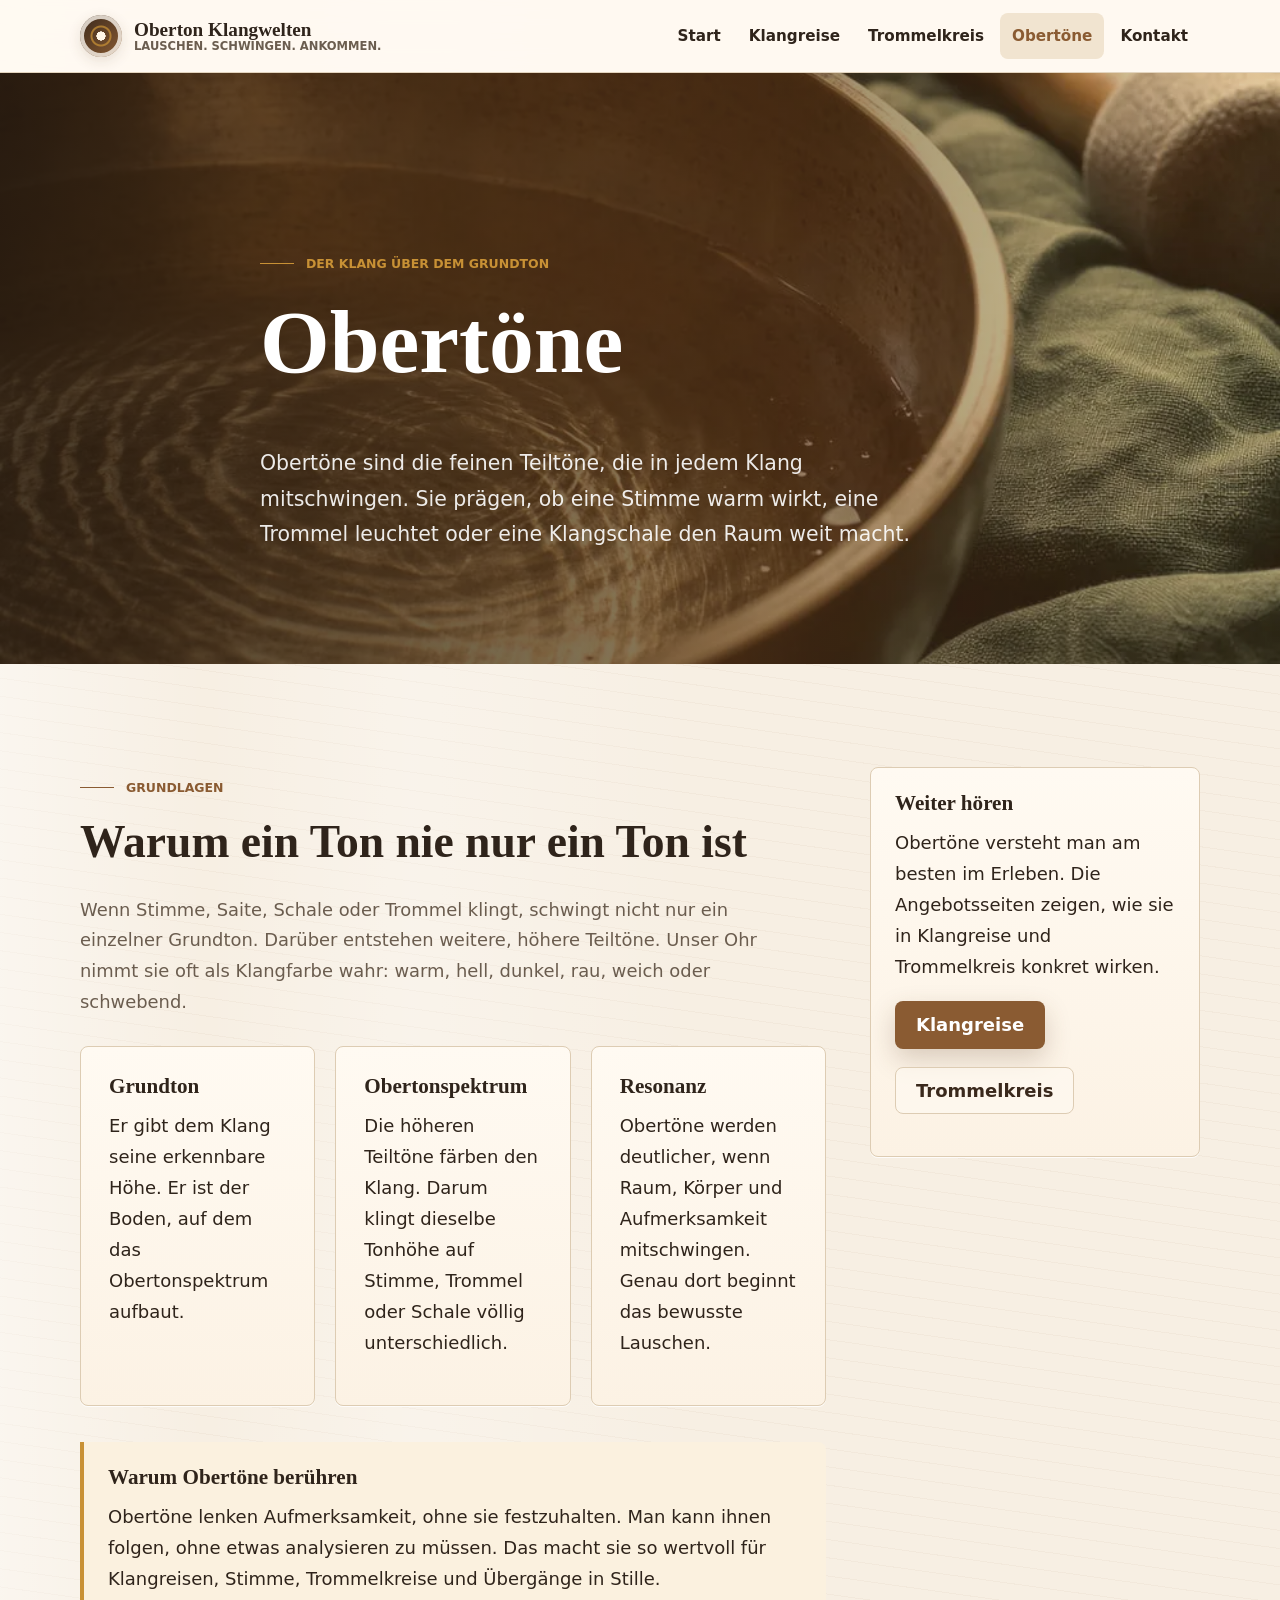
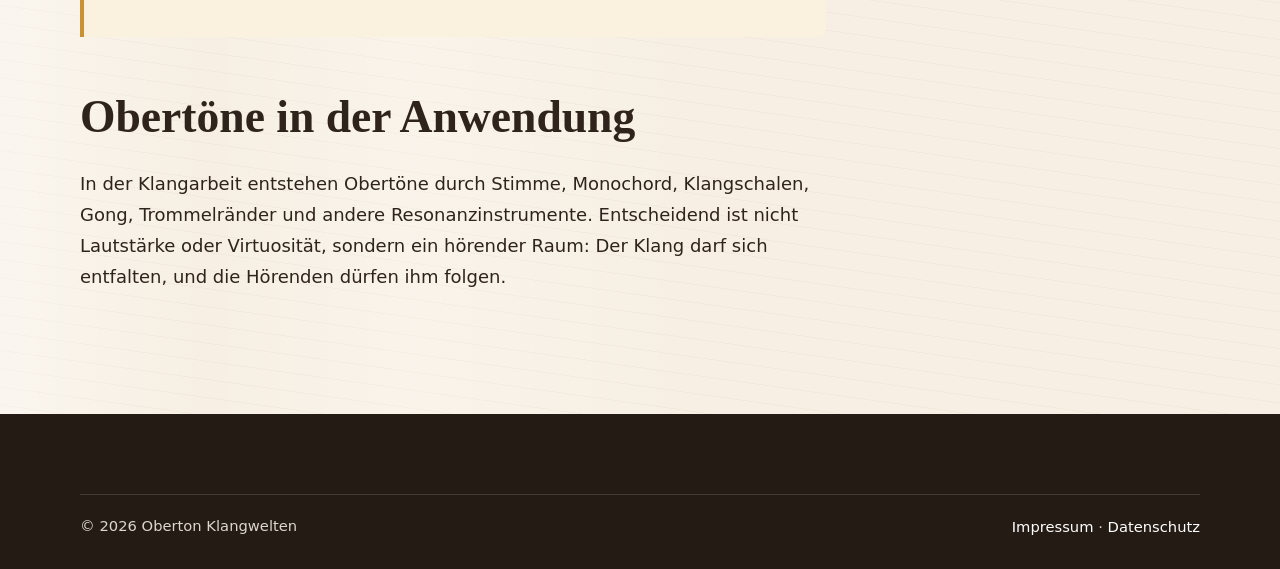
==== obertoene/index.html @ 9beaad9e "Add files via upload" ====
<!DOCTYPE html>
<html lang="de-CH">
<head>
<meta charset="UTF-8">
<meta name="viewport" content="width=device-width, initial-scale=1.0, viewport-fit=cover">
<meta name="theme-color" content="#f7efe3">
<title>Obertöne | Oberton Klangwelten</title>
<meta name="description" content="Obertöne verständlich erklärt: was sie sind, wie sie entstehen und warum sie Klangreisen, Trommelkreise und Stimme so reich machen.">
<link rel="canonical" href="https://oberton-klangwelten.ch/obertoene/">
<link rel="icon" type="image/svg+xml" href="/assets/favicon.svg">
<link rel="apple-touch-icon" sizes="180x180" href="/assets/apple-touch-icon.png">
<link rel="manifest" href="/manifest.json">
<link rel="stylesheet" href="/assets/klang.css">
</head>
<body>
<a class="skip-link" href="#main">Zum Inhalt springen</a>
<header class="site-header"><div class="container site-header__inner"><a class="brand" href="/"><span class="brand__mark" aria-hidden="true"></span><span class="brand__text"><span class="brand__name">Oberton Klangwelten</span><span class="brand__sub">Lauschen. Schwingen. Ankommen.</span></span></a><nav class="nav" aria-label="Hauptnavigation"><a href="/">Start</a><a href="/angebote/klangreise/">Klangreise</a><a href="/angebote/trommelkreis/">Trommelkreis</a><a href="/obertoene/" aria-current="page">Obertöne</a><a href="/#kontakt">Kontakt</a></nav></div></header>
<main id="main">
  <section class="subhero subhero--obertoene"><div class="container subhero__content"><span class="eyebrow">Der Klang über dem Grundton</span><h1>Obertöne</h1><p class="hero__lead">Obertöne sind die feinen Teiltöne, die in jedem Klang mitschwingen. Sie prägen, ob eine Stimme warm wirkt, eine Trommel leuchtet oder eine Klangschale den Raum weit macht.</p></div></section>
  <section class="section"><div class="container page-grid">
    <div>
      <span class="eyebrow">Grundlagen</span>
      <h2>Warum ein Ton nie nur ein Ton ist</h2>
      <p class="lead">Wenn Stimme, Saite, Schale oder Trommel klingt, schwingt nicht nur ein einzelner Grundton. Darüber entstehen weitere, höhere Teiltöne. Unser Ohr nimmt sie oft als Klangfarbe wahr: warm, hell, dunkel, rau, weich oder schwebend.</p>
      <div class="grid grid--3 section-offset">
        <article class="card"><h3>Grundton</h3><p>Er gibt dem Klang seine erkennbare Höhe. Er ist der Boden, auf dem das Obertonspektrum aufbaut.</p></article>
        <article class="card"><h3>Obertonspektrum</h3><p>Die höheren Teiltöne färben den Klang. Darum klingt dieselbe Tonhöhe auf Stimme, Trommel oder Schale völlig unterschiedlich.</p></article>
        <article class="card"><h3>Resonanz</h3><p>Obertöne werden deutlicher, wenn Raum, Körper und Aufmerksamkeit mitschwingen. Genau dort beginnt das bewusste Lauschen.</p></article>
      </div>
      <div class="overtone-note">
        <h3>Warum Obertöne berühren</h3>
        <p>Obertöne lenken Aufmerksamkeit, ohne sie festzuhalten. Man kann ihnen folgen, ohne etwas analysieren zu müssen. Das macht sie so wertvoll für Klangreisen, Stimme, Trommelkreise und Übergänge in Stille.</p>
      </div>
      <h2 class="section-spacer">Obertöne in der Anwendung</h2>
      <p>In der Klangarbeit entstehen Obertöne durch Stimme, Monochord, Klangschalen, Gong, Trommelränder und andere Resonanzinstrumente. Entscheidend ist nicht Lautstärke oder Virtuosität, sondern ein hörender Raum: Der Klang darf sich entfalten, und die Hörenden dürfen ihm folgen.</p>
    </div>
    <aside class="aside">
      <h3>Weiter hören</h3>
      <p>Obertöne versteht man am besten im Erleben. Die Angebotsseiten zeigen, wie sie in Klangreise und Trommelkreis konkret wirken.</p>
      <p><a class="btn btn--primary" href="/angebote/klangreise/">Klangreise</a></p>
      <p><a class="btn btn--ghost" href="/angebote/trommelkreis/">Trommelkreis</a></p>
    </aside>
  </div></section>
</main>
<footer class="site-footer"><div class="container"><div class="footer-bottom"><span>© <span id="year">2026</span> Oberton Klangwelten</span><span><a href="/impressum.html">Impressum</a> · <a href="/datenschutz.html">Datenschutz</a></span></div></div></footer><script>document.getElementById('year').textContent=new Date().getFullYear()</script>
</body>
</html>
---- assets/klang.css ----
*,*::before,*::after{box-sizing:border-box}
:root{
  --ink:#2f241b;--muted:#6b5d4f;--paper:#f7efe3;--paper-soft:#ecdcc3;--surface:#fffaf2;
  --forest:#8a5b32;--forest-dark:#3a291c;--moss:#a88960;--clay:#8a5b32;--gold:#c89135;
  --cream:#fbf1df;--border:#ddccb3;--radius:8px;
  --shadow:0 18px 48px rgba(92,61,30,.13);--shadow-strong:0 26px 70px rgba(42,28,14,.28);
  --font-display:"Iowan Old Style","Palatino Linotype",Palatino,Georgia,"Times New Roman",serif;
  --font-body:system-ui,-apple-system,BlinkMacSystemFont,"Segoe UI",Roboto,Arial,sans-serif;
}
html{scroll-behavior:smooth}
body{margin:0;font-family:var(--font-body);font-size:18px;line-height:1.72;color:var(--ink);background:linear-gradient(90deg,rgba(255,255,255,.42),transparent 16%,rgba(255,255,255,.28) 32%,transparent 54%),repeating-linear-gradient(8deg,rgba(138,91,50,.045) 0 1px,transparent 1px 18px),var(--paper);-webkit-font-smoothing:antialiased;text-rendering:optimizeLegibility}
a{color:var(--forest);text-decoration:none}
a:hover{text-decoration:underline;text-underline-offset:3px}
img,svg{display:block;max-width:100%}
picture{display:block}
.container{width:min(1120px,calc(100% - 40px));margin:0 auto}
.skip-link{position:fixed;left:12px;top:12px;z-index:100;transform:translateY(-140%);display:inline-flex;align-items:center;min-height:44px;padding:10px 14px;background:var(--forest-dark);color:white;border-radius:var(--radius)}
.skip-link:focus{transform:translateY(0)}
.site-header{position:sticky;top:0;z-index:30;background:rgba(255,250,242,.92);backdrop-filter:blur(14px);-webkit-backdrop-filter:blur(14px);border-bottom:1px solid rgba(221,204,179,.82)}
.site-header__inner{min-height:72px;display:flex;align-items:center;gap:28px}
.brand{display:flex;align-items:center;gap:12px;min-height:44px;color:var(--ink);font-weight:700;min-width:max-content}
.brand:hover{text-decoration:none}
.brand__mark{width:42px;height:42px;border-radius:50%;background:radial-gradient(circle at 50% 50%,#fff7e8 0 15%,transparent 16%),repeating-radial-gradient(circle at 50% 50%,transparent 0 8px,rgba(200,145,53,.72) 9px 10px,transparent 11px 18px),linear-gradient(135deg,var(--forest-dark),var(--forest));box-shadow:inset 0 0 0 4px rgba(255,250,242,.78),0 4px 14px rgba(92,61,30,.14)}
.brand__text{display:grid;line-height:1.05}
.brand__name{font-family:var(--font-display);font-size:1.2rem}
.brand__sub{font-size:.72rem;letter-spacing:0;text-transform:uppercase;color:var(--muted)}
.nav{margin-left:auto;display:flex;align-items:center;gap:4px}
.nav a{display:inline-flex;align-items:center;min-height:44px;padding:10px 12px;border-radius:var(--radius);color:var(--ink);font-size:.95rem;font-weight:650;white-space:nowrap}
.nav a:hover,.nav a[aria-current="page"]{background:rgba(236,220,195,.72);color:var(--forest);text-decoration:none}
.btn{display:inline-flex;align-items:center;justify-content:center;gap:8px;min-height:46px;padding:12px 20px;border-radius:var(--radius);border:1px solid transparent;font-weight:750;text-decoration:none;line-height:1.2}
.btn:hover{text-decoration:none}
.btn--primary{background:var(--forest);color:white;box-shadow:0 10px 26px rgba(92,61,30,.22)}
.btn--primary:hover{background:var(--forest-dark);color:white}
.btn--ghost{border-color:rgba(255,255,255,.42);color:white;background:rgba(255,255,255,.08)}
.btn--ghost:hover{background:rgba(255,255,255,.16);color:white}
.section .btn--ghost,.aside .btn--ghost{border-color:var(--border);color:var(--forest-dark);background:rgba(255,250,242,.62)}
.hero{position:relative;z-index:0;isolation:isolate;min-height:calc(100vh - 72px);display:flex;align-items:center;overflow:hidden;background:#3a291c url("/assets/photos/hero-klangraum-wood.webp") center/cover no-repeat;color:white}
.hero::before{content:"";position:absolute;inset:0;z-index:1;background:linear-gradient(90deg,rgba(38,27,18,.9),rgba(74,49,29,.62) 48%,rgba(130,92,53,.1))}
.hero__grid{position:relative;z-index:2;display:grid;grid-template-columns:minmax(0,760px);gap:72px;align-items:center;padding:112px 0}
.hero__inner{max-width:760px}
.eyebrow{display:inline-flex;align-items:center;gap:12px;margin-bottom:18px;font-size:.78rem;font-weight:800;letter-spacing:0;text-transform:uppercase;color:var(--clay)}
.eyebrow::before{content:"";width:34px;height:1px;background:currentColor;flex:0 0 auto}
.hero .eyebrow,.subhero .eyebrow,.sound-band .eyebrow{color:var(--gold)}
.cta .eyebrow{color:white}
h1,h2,h3{font-family:var(--font-display);line-height:1.12;margin:0 0 .6em;color:inherit;text-wrap:balance}
h1{font-size:5.6rem;letter-spacing:0}
h2{font-size:2.85rem;letter-spacing:0}
h3{font-size:1.32rem;letter-spacing:0}
p{margin:0 0 1em}
.hero__lead{font-size:1.28rem;max-width:660px;color:rgba(255,255,255,.9)}
.hero__actions{display:flex;flex-wrap:wrap;gap:12px;margin-top:28px}
.hero__notes{display:flex;flex-wrap:wrap;gap:10px;margin-top:24px;color:rgba(255,255,255,.78);font-size:.92rem}
.hero__notes span{display:inline-flex;align-items:center;gap:8px;min-height:34px;padding:6px 10px;border:1px solid rgba(255,255,255,.22);border-radius:var(--radius);background:rgba(255,255,255,.08)}
.hero__notes span::before{content:"";width:7px;height:7px;border-radius:50%;background:var(--gold)}
.section{padding:clamp(68px,8vw,118px) 0}
.section--soft{background:linear-gradient(180deg,var(--paper-soft),#f7ead6)}
.section-head{max-width:760px;margin-bottom:38px}
.section-head--center{text-align:center;margin-left:auto;margin-right:auto}
.lead{font-size:1.12rem;color:var(--muted);max-width:720px}
.section-offset{margin-top:28px}
.grid{display:grid;gap:20px}
.grid--3{grid-template-columns:repeat(3,1fr)}
.grid--2{grid-template-columns:repeat(2,1fr)}
.card{background:linear-gradient(180deg,var(--surface),#fcf2e4);border:1px solid var(--border);border-radius:var(--radius);padding:28px;box-shadow:0 1px 0 rgba(255,255,255,.82);overflow:hidden}
.card--link{display:flex;flex-direction:column;min-height:100%;color:var(--ink);transition:transform .2s ease,box-shadow .2s ease,border-color .2s ease}
.card--link:hover{transform:translateY(-3px);box-shadow:var(--shadow);border-color:rgba(138,91,50,.35);text-decoration:none}
.card__meta{font-size:.78rem;font-weight:800;letter-spacing:0;text-transform:uppercase;color:var(--clay);margin-bottom:14px}
.card__image{width:calc(100% + 56px);max-width:none;height:auto;aspect-ratio:4/3;object-fit:cover;margin:-28px -28px 22px;border-radius:var(--radius) var(--radius) 0 0;background:var(--paper-soft);border-bottom:1px solid var(--border)}
.card__more{margin-top:auto;font-weight:800;color:var(--forest)}
.card__more::after{content:"";display:inline-block;width:22px;height:1px;margin-left:8px;vertical-align:middle;background:currentColor;transition:width .2s ease}
.card--link:hover .card__more::after{width:34px}
.sound-band{position:relative;padding:clamp(62px,7vw,96px) 0;background:linear-gradient(135deg,#3a291c,#7b512e);color:white;overflow:hidden}
.sound-band .container{position:relative;display:grid;grid-template-columns:1.1fr .9fr;gap:44px;align-items:center}
.sound-band p{color:rgba(255,255,255,.84)}
.quote{font-family:var(--font-display);font-style:italic;font-size:1.55rem;line-height:1.55;color:white;margin:0}
.sound-band__media{margin:0}
.sound-band__media img{width:100%;height:auto;aspect-ratio:4/3;object-fit:cover;border-radius:var(--radius);box-shadow:var(--shadow-strong)}
.sound-band__media .quote{margin-top:18px;font-size:1.28rem}
.subhero{padding:clamp(112px,14vw,170px) 0 clamp(56px,8vw,92px);background:#3a291c center/cover no-repeat;color:white;position:relative;overflow:hidden;isolation:isolate}
.subhero::before{content:"";position:absolute;inset:0;background:linear-gradient(90deg,rgba(38,27,18,.86),rgba(74,49,29,.66) 52%,rgba(138,91,50,.24));z-index:0}
.subhero .container{position:relative;z-index:1}
.subhero__content{max-width:760px}
.subhero--klangreise{background-image:url("/assets/photos/klangreise-wood.webp");background-position:center 46%}
.subhero--trommelkreis{background-image:url("/assets/photos/trommelkreis-grosse-trommel-wood.webp");background-position:center 42%}
.subhero--obertoene{background-image:url("/assets/photos/obertoene-klangschale-wood.webp");background-position:center 54%}
.page-grid{display:grid;grid-template-columns:minmax(0,1fr) 330px;gap:44px;align-items:start}
.aside{position:sticky;top:96px;background:linear-gradient(180deg,var(--surface),#fcf2e4);border:1px solid var(--border);border-radius:var(--radius);padding:24px;box-shadow:0 1px 0 rgba(255,255,255,.82)}
.list{padding-left:1.2em}
.list li{margin-bottom:.65em}
.overtone-note{background:var(--cream);border-left:4px solid var(--gold);padding:24px;border-radius:0 var(--radius) var(--radius) 0}
.flow + .overtone-note,.grid + .overtone-note{margin-top:36px}
.section-spacer{margin-top:54px}
.flow{display:grid;gap:20px}
.step{display:grid;grid-template-columns:52px 1fr;gap:18px;padding-bottom:20px;border-bottom:1px solid var(--border)}
.step:last-child{border-bottom:0;padding-bottom:0}
.step__num{font-family:var(--font-display);font-size:1.8rem;color:var(--clay)}
.facts{margin:0 0 20px}
.facts div{display:grid;grid-template-columns:auto 1fr;gap:14px;padding:11px 0;border-bottom:1px solid var(--border)}
.facts div:last-child{border-bottom:0}
.facts dt{font-weight:750;color:var(--forest-dark)}
.facts dd{margin:0;color:var(--muted);text-align:right}
.faq{display:grid;gap:14px}
.faq__item{background:linear-gradient(180deg,var(--surface),#fcf2e4);border:1px solid var(--border);border-radius:var(--radius);overflow:hidden}
.faq__item summary{list-style:none;cursor:pointer;display:flex;justify-content:space-between;align-items:center;gap:18px;padding:18px 22px;font-family:var(--font-display);font-size:1.15rem;color:var(--ink)}
.faq__item summary::-webkit-details-marker{display:none}
.faq__item summary::after{content:"+";font-family:var(--font-body);font-size:1.5rem;color:var(--clay);line-height:1;transition:transform .2s ease;flex:0 0 auto}
.faq__item[open] summary::after{transform:rotate(45deg)}
.faq__item summary:hover{color:var(--forest)}
.faq__answer{padding:0 22px 20px}
.faq__answer p{margin:0;color:var(--muted)}
.cta{padding:clamp(62px,7vw,94px) 0;background:linear-gradient(135deg,#8a5b32,#b47a3c);color:white;text-align:center}
.cta p{color:rgba(255,255,255,.86);max-width:720px;margin-left:auto;margin-right:auto}
.cta .hero__actions{justify-content:center}
.site-footer{background:#241b14;color:rgba(255,250,242,.84);padding:48px 0 28px}
.footer-grid{display:grid;grid-template-columns:1.3fr 1fr 1fr;gap:32px}
.site-footer h2{font-family:var(--font-body);font-size:.8rem;letter-spacing:0;text-transform:uppercase;color:var(--gold)}
.site-footer a{color:white}
.footer-grid nav p{display:grid;gap:8px;margin:0}
.footer-grid nav a,.footer-bottom a{display:inline-flex;align-items:center;min-height:28px}
.footer-bottom{border-top:1px solid rgba(255,255,255,.14);margin-top:32px;padding-top:18px;display:flex;justify-content:space-between;gap:18px;flex-wrap:wrap;font-size:.92rem}
@media(max-width:920px){
  body{font-size:17px}
  .site-header__inner{min-height:auto;padding:14px 0;align-items:flex-start;flex-direction:column;gap:12px}
  .nav{width:100%;margin-left:0;display:flex;gap:2px;overflow-x:auto;padding-bottom:2px;scrollbar-width:none}
  .nav::-webkit-scrollbar{display:none}
  .nav a{padding:9px 10px}
  .hero{min-height:auto;align-items:stretch}
  .hero__grid{grid-template-columns:1fr;padding:92px 0;gap:36px}
  .grid--3,.grid--2,.sound-band .container,.page-grid,.footer-grid{grid-template-columns:1fr}
  .aside{position:static}
  h1{font-size:4.1rem}
  h2{font-size:2.35rem}
  .hero__lead{font-size:1.16rem}
  .quote{font-size:1.35rem}
}
@media(max-width:560px){
  .container{width:min(100% - 32px,1120px)}
  .brand__name{font-size:1.08rem}
  .brand__sub{font-size:.64rem}
  h1{font-size:2.75rem}
  h2{font-size:2rem}
  .eyebrow{font-size:.7rem;letter-spacing:0;gap:10px}
  .eyebrow::before{width:24px}
  .hero__grid{padding:64px 0 60px}
  .hero__lead{font-size:1.04rem}
  .hero__actions,.cta .hero__actions{display:grid}
  .hero__notes{display:grid;grid-template-columns:1fr;gap:8px;font-size:.86rem}
  .section{padding:56px 0}
  .card{padding:22px}
  .card__image{width:calc(100% + 44px);margin:-22px -22px 18px}
  .step{grid-template-columns:42px 1fr;gap:14px}
}
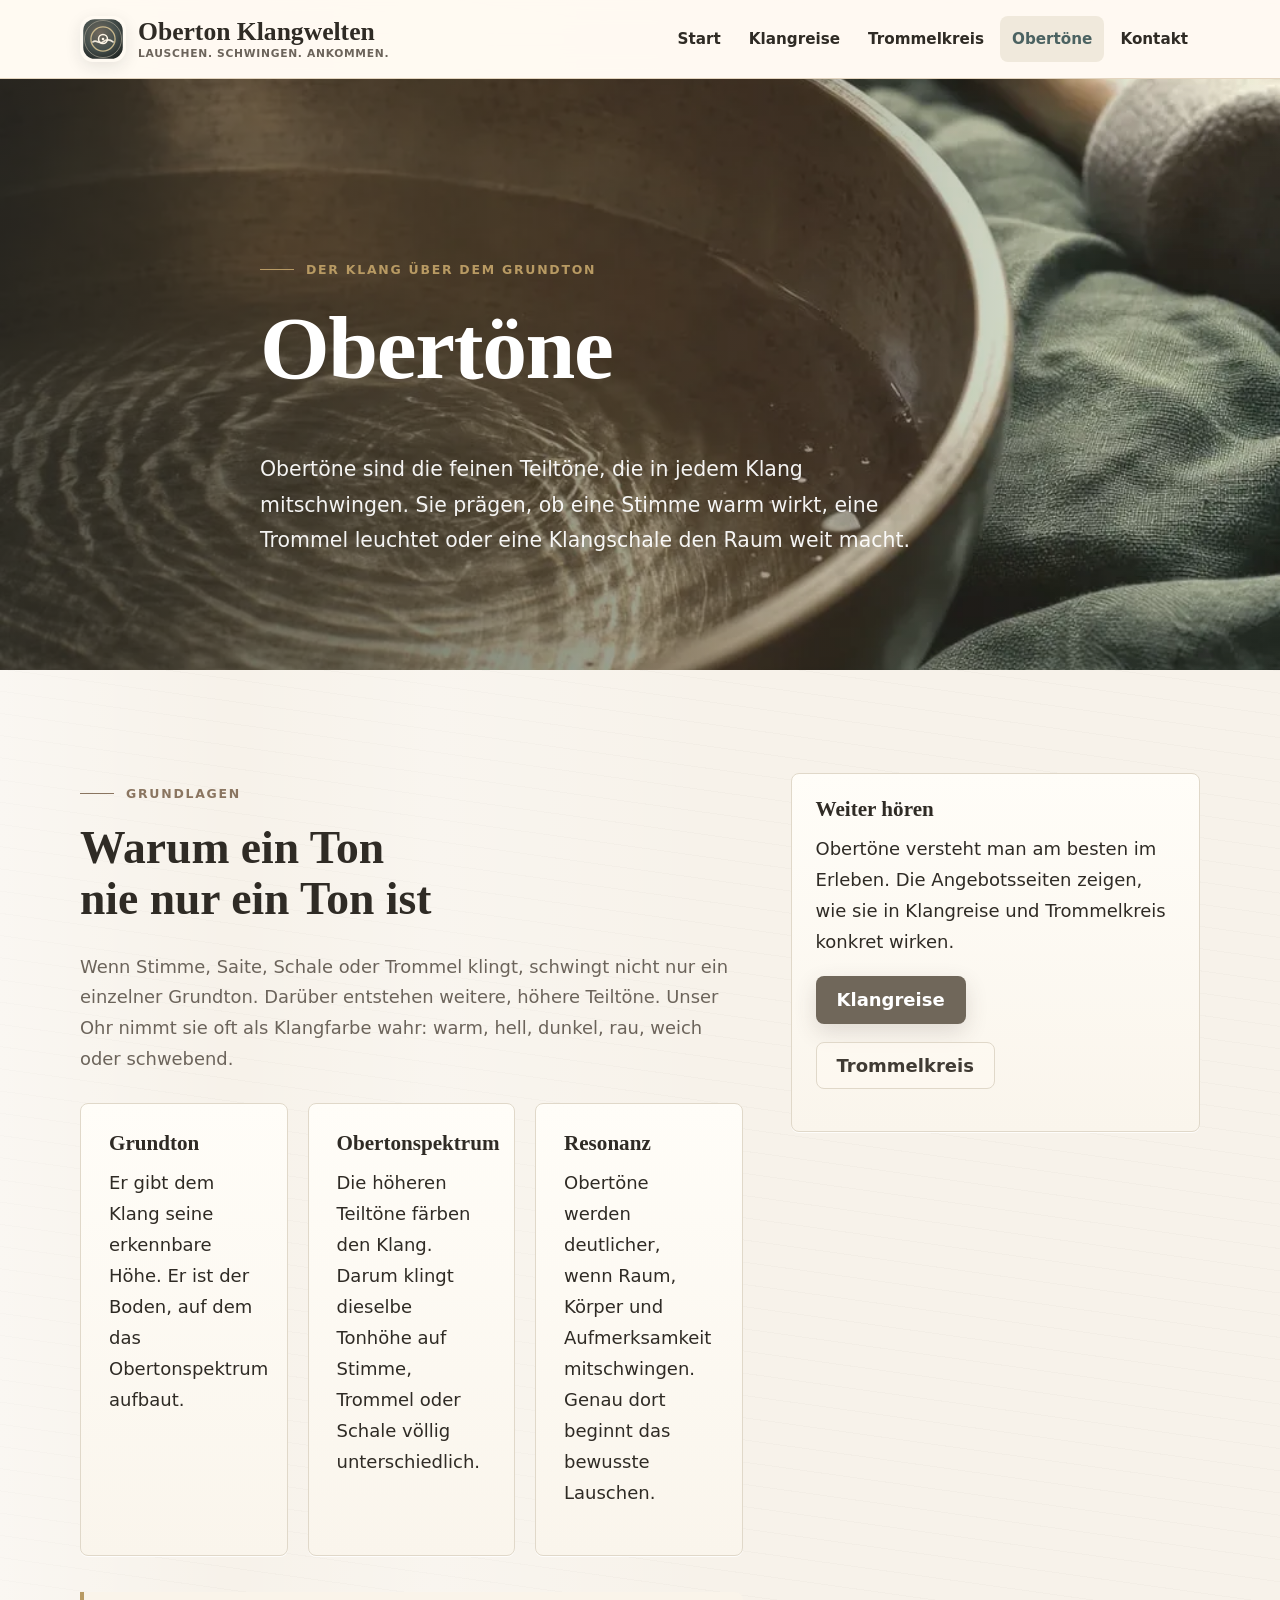
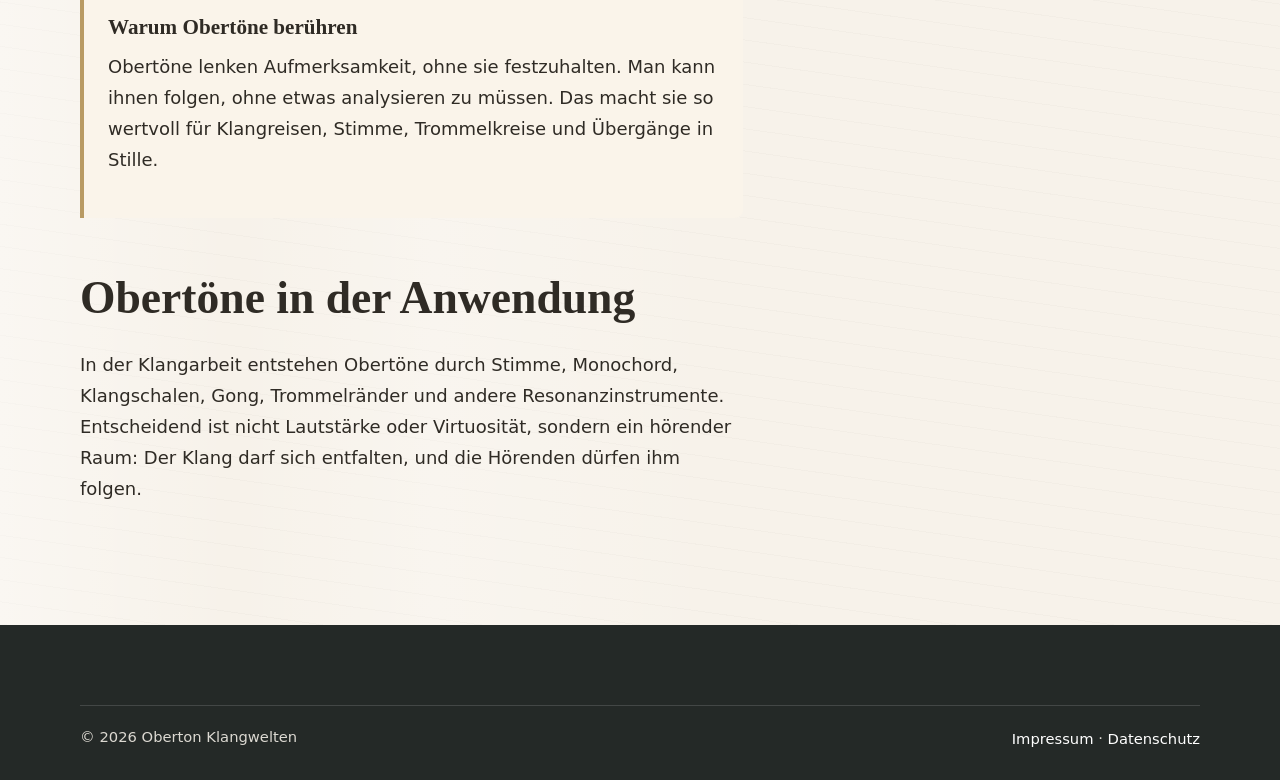
==== commit 75b534a4: "Add files via upload" ====
--- a/obertoene/index.html
+++ b/obertoene/index.html
@@ -3,14 +3,14 @@
 <head>
 <meta charset="UTF-8">
 <meta name="viewport" content="width=device-width, initial-scale=1.0, viewport-fit=cover">
-<meta name="theme-color" content="#f7efe3">
+<meta name="theme-color" content="#f6f1e9">
 <title>Obertöne | Oberton Klangwelten</title>
 <meta name="description" content="Obertöne verständlich erklärt: was sie sind, wie sie entstehen und warum sie Klangreisen, Trommelkreise und Stimme so reich machen.">
 <link rel="canonical" href="https://oberton-klangwelten.ch/obertoene/">
-<link rel="icon" type="image/svg+xml" href="/assets/favicon.svg">
-<link rel="apple-touch-icon" sizes="180x180" href="/assets/apple-touch-icon.png">
+<link rel="icon" type="image/svg+xml" href="/assets/favicon.svg?v=4">
+<link rel="apple-touch-icon" sizes="180x180" href="/assets/apple-touch-icon.png?v=4">
 <link rel="manifest" href="/manifest.json">
-<link rel="stylesheet" href="/assets/klang.css">
+<link rel="stylesheet" href="/assets/klang.css?v=2">
 </head>
 <body>
 <a class="skip-link" href="#main">Zum Inhalt springen</a>
--- a/assets/klang.css
+++ b/assets/klang.css
@@ -1,15 +1,15 @@
 *,*::before,*::after{box-sizing:border-box}
 :root{
-  --ink:#2f241b;--muted:#6b5d4f;--paper:#f7efe3;--paper-soft:#ecdcc3;--surface:#fffaf2;
-  --forest:#8a5b32;--forest-dark:#3a291c;--moss:#a88960;--clay:#8a5b32;--gold:#c89135;
-  --cream:#fbf1df;--border:#ddccb3;--radius:8px;
-  --shadow:0 18px 48px rgba(92,61,30,.13);--shadow-strong:0 26px 70px rgba(42,28,14,.28);
+  --ink:#2f2b25;--muted:#6c645b;--paper:#f7f2ea;--paper-soft:#eee6d9;--surface:#fffdf8;
+  --forest:#70675a;--forest-dark:#403b34;--moss:#9d998b;--clay:#8a7560;--gold:#b89a63;--accent:#587271;--accent-dark:#4b6261;
+  --cream:#faf4ea;--border:#e0d8c9;--radius:8px;--s-1:4px;--s-2:8px;--s-3:12px;--s-4:16px;--s-5:24px;--s-6:32px;--s-7:48px;--s-8:64px;--s-9:96px;--s-10:128px;--golden:1.618;
+  --shadow:0 2px 6px rgba(74,65,56,.05),0 14px 36px rgba(74,65,56,.11);--shadow-strong:0 4px 12px rgba(42,35,28,.09),0 28px 64px rgba(42,35,28,.22);
   --font-display:"Iowan Old Style","Palatino Linotype",Palatino,Georgia,"Times New Roman",serif;
   --font-body:system-ui,-apple-system,BlinkMacSystemFont,"Segoe UI",Roboto,Arial,sans-serif;
 }
 html{scroll-behavior:smooth}
-body{margin:0;font-family:var(--font-body);font-size:18px;line-height:1.72;color:var(--ink);background:linear-gradient(90deg,rgba(255,255,255,.42),transparent 16%,rgba(255,255,255,.28) 32%,transparent 54%),repeating-linear-gradient(8deg,rgba(138,91,50,.045) 0 1px,transparent 1px 18px),var(--paper);-webkit-font-smoothing:antialiased;text-rendering:optimizeLegibility}
-a{color:var(--forest);text-decoration:none}
+body{margin:0;font-family:var(--font-body);font-size:18px;line-height:1.72;color:var(--ink);background:linear-gradient(90deg,rgba(255,255,255,.38),transparent 18%,rgba(255,255,255,.24) 34%,transparent 56%),repeating-linear-gradient(8deg,rgba(112,103,90,.032) 0 1px,transparent 1px 22px),var(--paper);-webkit-font-smoothing:antialiased;text-rendering:optimizeLegibility}
+a{color:var(--accent);text-decoration:none}
 a:hover{text-decoration:underline;text-underline-offset:3px}
 img,svg{display:block;max-width:100%}
 picture{display:block}
@@ -17,43 +17,45 @@
 .skip-link{position:fixed;left:12px;top:12px;z-index:100;transform:translateY(-140%);display:inline-flex;align-items:center;min-height:44px;padding:10px 14px;background:var(--forest-dark);color:white;border-radius:var(--radius)}
 .skip-link:focus{transform:translateY(0)}
 .site-header{position:sticky;top:0;z-index:30;background:rgba(255,250,242,.92);backdrop-filter:blur(14px);-webkit-backdrop-filter:blur(14px);border-bottom:1px solid rgba(221,204,179,.82)}
-.site-header__inner{min-height:72px;display:flex;align-items:center;gap:28px}
-.brand{display:flex;align-items:center;gap:12px;min-height:44px;color:var(--ink);font-weight:700;min-width:max-content}
+.site-header__inner{min-height:78px;display:flex;align-items:center;gap:28px}
+.brand{display:flex;align-items:center;gap:12px;min-height:48px;color:var(--ink);font-weight:700;min-width:max-content}
 .brand:hover{text-decoration:none}
-.brand__mark{width:42px;height:42px;border-radius:50%;background:radial-gradient(circle at 50% 50%,#fff7e8 0 15%,transparent 16%),repeating-radial-gradient(circle at 50% 50%,transparent 0 8px,rgba(200,145,53,.72) 9px 10px,transparent 11px 18px),linear-gradient(135deg,var(--forest-dark),var(--forest));box-shadow:inset 0 0 0 4px rgba(255,250,242,.78),0 4px 14px rgba(92,61,30,.14)}
-.brand__text{display:grid;line-height:1.05}
-.brand__name{font-family:var(--font-display);font-size:1.2rem}
-.brand__sub{font-size:.72rem;letter-spacing:0;text-transform:uppercase;color:var(--muted)}
+.brand__mark{width:46px;height:46px;flex:0 0 46px;border-radius:13px;background:url("/assets/favicon.svg?v=4") center/contain no-repeat;box-shadow:0 5px 16px rgba(36,41,39,.1)}
+.brand__text{display:grid;line-height:1}
+.brand__name{font-family:var(--font-display);font-size:clamp(1.45rem,2vw,1.72rem);font-weight:700;letter-spacing:0;line-height:1.08}
+.brand__sub{font-size:.67rem;letter-spacing:.065em;text-transform:uppercase;color:var(--muted);font-weight:720;line-height:1.1;margin-top:3px}
 .nav{margin-left:auto;display:flex;align-items:center;gap:4px}
 .nav a{display:inline-flex;align-items:center;min-height:44px;padding:10px 12px;border-radius:var(--radius);color:var(--ink);font-size:.95rem;font-weight:650;white-space:nowrap}
-.nav a:hover,.nav a[aria-current="page"]{background:rgba(236,220,195,.72);color:var(--forest);text-decoration:none}
-.btn{display:inline-flex;align-items:center;justify-content:center;gap:8px;min-height:46px;padding:12px 20px;border-radius:var(--radius);border:1px solid transparent;font-weight:750;text-decoration:none;line-height:1.2}
+.nav a{transition:background-color .25s ease,color .25s ease,transform .25s ease}
+.nav a:hover,.nav a[aria-current="page"]{background:rgba(238,230,217,.88);color:var(--accent-dark);text-decoration:none}
+.btn{display:inline-flex;align-items:center;justify-content:center;gap:8px;min-height:46px;padding:12px 20px;border-radius:var(--radius);border:1px solid transparent;font-weight:750;text-decoration:none;line-height:1.2;transition:background-color .28s ease,box-shadow .28s ease,transform .28s ease,border-color .28s ease,color .28s ease}
 .btn:hover{text-decoration:none}
-.btn--primary{background:var(--forest);color:white;box-shadow:0 10px 26px rgba(92,61,30,.22)}
+.btn--primary{background:var(--forest);color:white;box-shadow:0 8px 22px rgba(74,65,56,.16)}
 .btn--primary:hover{background:var(--forest-dark);color:white}
 .btn--ghost{border-color:rgba(255,255,255,.42);color:white;background:rgba(255,255,255,.08)}
 .btn--ghost:hover{background:rgba(255,255,255,.16);color:white}
-.section .btn--ghost,.aside .btn--ghost{border-color:var(--border);color:var(--forest-dark);background:rgba(255,250,242,.62)}
-.hero{position:relative;z-index:0;isolation:isolate;min-height:calc(100vh - 72px);display:flex;align-items:center;overflow:hidden;background:#3a291c url("/assets/photos/hero-klangraum-wood.webp") center/cover no-repeat;color:white}
-.hero::before{content:"";position:absolute;inset:0;z-index:1;background:linear-gradient(90deg,rgba(38,27,18,.9),rgba(74,49,29,.62) 48%,rgba(130,92,53,.1))}
+.section .btn--ghost,.aside .btn--ghost{border-color:var(--border);color:var(--forest-dark);background:rgba(255,250,242,.62)}.hero .btn--primary,.sound-band .btn--primary,.cta .btn--primary{background:#fff;color:var(--accent-dark)}.hero .btn--primary:hover,.sound-band .btn--primary:hover,.cta .btn--primary:hover{background:var(--cream);color:var(--accent-dark)}
+.btn:hover{transform:translateY(-1px)}
+.hero{position:relative;z-index:0;isolation:isolate;min-height:calc(100vh - 72px);display:flex;align-items:center;overflow:hidden;background:#5e5a4f url("/assets/photos/hero-klangraum-wood.webp?v=2") center/cover no-repeat;color:white}
+.hero::before{content:"";position:absolute;inset:0;z-index:1;background:linear-gradient(90deg,rgba(42,37,31,.66),rgba(96,86,70,.34) 52%,rgba(250,244,234,.16))}
 .hero__grid{position:relative;z-index:2;display:grid;grid-template-columns:minmax(0,760px);gap:72px;align-items:center;padding:112px 0}
-.hero__inner{max-width:760px}
-.eyebrow{display:inline-flex;align-items:center;gap:12px;margin-bottom:18px;font-size:.78rem;font-weight:800;letter-spacing:0;text-transform:uppercase;color:var(--clay)}
+.hero__inner{max-width:760px;text-shadow:0 2px 22px rgba(28,24,20,.34)}
+.eyebrow{display:inline-flex;align-items:center;gap:12px;margin-bottom:18px;font-size:.78rem;font-weight:800;letter-spacing:.14em;text-transform:uppercase;color:var(--clay)}
 .eyebrow::before{content:"";width:34px;height:1px;background:currentColor;flex:0 0 auto}
 .hero .eyebrow,.subhero .eyebrow,.sound-band .eyebrow{color:var(--gold)}
 .cta .eyebrow{color:white}
 h1,h2,h3{font-family:var(--font-display);line-height:1.12;margin:0 0 .6em;color:inherit;text-wrap:balance}
-h1{font-size:5.6rem;letter-spacing:0}
+h1{font-size:5.6rem;letter-spacing:-.015em}
 h2{font-size:2.85rem;letter-spacing:0}
 h3{font-size:1.32rem;letter-spacing:0}
 p{margin:0 0 1em}
-.hero__lead{font-size:1.28rem;max-width:660px;color:rgba(255,255,255,.9)}
+.hero__lead{font-size:1.28rem;max-width:660px;color:rgba(255,255,255,.94)}
 .hero__actions{display:flex;flex-wrap:wrap;gap:12px;margin-top:28px}
-.hero__notes{display:flex;flex-wrap:wrap;gap:10px;margin-top:24px;color:rgba(255,255,255,.78);font-size:.92rem}
-.hero__notes span{display:inline-flex;align-items:center;gap:8px;min-height:34px;padding:6px 10px;border:1px solid rgba(255,255,255,.22);border-radius:var(--radius);background:rgba(255,255,255,.08)}
+.hero__notes{display:flex;flex-wrap:wrap;gap:10px;margin-top:24px;color:rgba(255,255,255,.88);font-size:.92rem;text-shadow:none}
+.hero__notes span{display:inline-flex;align-items:center;gap:8px;min-height:34px;padding:6px 10px;border:1px solid rgba(255,255,255,.34);border-radius:var(--radius);background:rgba(255,255,255,.13);backdrop-filter:blur(8px);-webkit-backdrop-filter:blur(8px)}
 .hero__notes span::before{content:"";width:7px;height:7px;border-radius:50%;background:var(--gold)}
 .section{padding:clamp(68px,8vw,118px) 0}
-.section--soft{background:linear-gradient(180deg,var(--paper-soft),#f7ead6)}
+.section--soft{background:linear-gradient(180deg,var(--paper-soft),#f1ebe0)}
 .section-head{max-width:760px;margin-bottom:38px}
 .section-head--center{text-align:center;margin-left:auto;margin-right:auto}
 .lead{font-size:1.12rem;color:var(--muted);max-width:720px}
@@ -61,30 +63,33 @@
 .grid{display:grid;gap:20px}
 .grid--3{grid-template-columns:repeat(3,1fr)}
 .grid--2{grid-template-columns:repeat(2,1fr)}
-.card{background:linear-gradient(180deg,var(--surface),#fcf2e4);border:1px solid var(--border);border-radius:var(--radius);padding:28px;box-shadow:0 1px 0 rgba(255,255,255,.82);overflow:hidden}
-.card--link{display:flex;flex-direction:column;min-height:100%;color:var(--ink);transition:transform .2s ease,box-shadow .2s ease,border-color .2s ease}
-.card--link:hover{transform:translateY(-3px);box-shadow:var(--shadow);border-color:rgba(138,91,50,.35);text-decoration:none}
-.card__meta{font-size:.78rem;font-weight:800;letter-spacing:0;text-transform:uppercase;color:var(--clay);margin-bottom:14px}
+.card{background:linear-gradient(180deg,var(--surface),#faf5ec);border:1px solid var(--border);border-radius:var(--radius);padding:28px;box-shadow:0 1px 0 rgba(255,255,255,.82);overflow:hidden}
+.card--link{display:flex;flex-direction:column;min-height:100%;color:var(--ink);transition:transform .35s cubic-bezier(.22,.61,.36,1),box-shadow .35s cubic-bezier(.22,.61,.36,1),border-color .3s ease}
+.card--link:hover{transform:translateY(-4px);box-shadow:var(--shadow);border-color:rgba(119,101,77,.45);text-decoration:none}
+.card__meta{font-size:.78rem;font-weight:800;letter-spacing:.12em;text-transform:uppercase;color:var(--clay);margin-bottom:14px}
 .card__image{width:calc(100% + 56px);max-width:none;height:auto;aspect-ratio:4/3;object-fit:cover;margin:-28px -28px 22px;border-radius:var(--radius) var(--radius) 0 0;background:var(--paper-soft);border-bottom:1px solid var(--border)}
-.card__more{margin-top:auto;font-weight:800;color:var(--forest)}
+.card__tags{display:flex;flex-wrap:wrap;gap:8px;margin:6px 0 18px}
+.card__tags span{display:inline-flex;align-items:center;min-height:30px;padding:5px 9px;border-radius:999px;background:#f0e5d3;color:var(--forest-dark);font-size:.78rem;font-weight:760}
+.card__more{margin-top:auto;font-weight:800;color:var(--accent)}
 .card__more::after{content:"";display:inline-block;width:22px;height:1px;margin-left:8px;vertical-align:middle;background:currentColor;transition:width .2s ease}
 .card--link:hover .card__more::after{width:34px}
-.sound-band{position:relative;padding:clamp(62px,7vw,96px) 0;background:linear-gradient(135deg,#3a291c,#7b512e);color:white;overflow:hidden}
-.sound-band .container{position:relative;display:grid;grid-template-columns:1.1fr .9fr;gap:44px;align-items:center}
+.sound-band{position:relative;padding:clamp(62px,7vw,96px) 0;background:linear-gradient(135deg,#403b34,#766a5b 56%,#8a7560);color:white;overflow:hidden}
+.sound-band .container{position:relative;display:grid;grid-template-columns:1.618fr 1fr;gap:var(--s-7);align-items:center}
 .sound-band p{color:rgba(255,255,255,.84)}
 .quote{font-family:var(--font-display);font-style:italic;font-size:1.55rem;line-height:1.55;color:white;margin:0}
 .sound-band__media{margin:0}
-.sound-band__media img{width:100%;height:auto;aspect-ratio:4/3;object-fit:cover;border-radius:var(--radius);box-shadow:var(--shadow-strong)}
+.sound-band__media picture{display:block;aspect-ratio:4/3;border-radius:var(--radius);background:url("/assets/photos/obertoene-klangschale-wood.webp?v=2") center/cover no-repeat;box-shadow:var(--shadow-strong);overflow:hidden}
+.sound-band__media img{width:100%;height:100%;aspect-ratio:4/3;object-fit:cover;border-radius:var(--radius)}
 .sound-band__media .quote{margin-top:18px;font-size:1.28rem}
-.subhero{padding:clamp(112px,14vw,170px) 0 clamp(56px,8vw,92px);background:#3a291c center/cover no-repeat;color:white;position:relative;overflow:hidden;isolation:isolate}
-.subhero::before{content:"";position:absolute;inset:0;background:linear-gradient(90deg,rgba(38,27,18,.86),rgba(74,49,29,.66) 52%,rgba(138,91,50,.24));z-index:0}
+.subhero{padding:clamp(112px,14vw,170px) 0 clamp(56px,8vw,92px);background:#373a36 center/cover no-repeat;color:white;position:relative;overflow:hidden;isolation:isolate}
+.subhero::before{content:"";position:absolute;inset:0;background:linear-gradient(90deg,rgba(35,38,36,.78),rgba(70,66,58,.48) 52%,rgba(247,242,234,.08));z-index:0}
 .subhero .container{position:relative;z-index:1}
 .subhero__content{max-width:760px}
-.subhero--klangreise{background-image:url("/assets/photos/klangreise-wood.webp");background-position:center 46%}
-.subhero--trommelkreis{background-image:url("/assets/photos/trommelkreis-grosse-trommel-wood.webp");background-position:center 42%}
-.subhero--obertoene{background-image:url("/assets/photos/obertoene-klangschale-wood.webp");background-position:center 54%}
-.page-grid{display:grid;grid-template-columns:minmax(0,1fr) 330px;gap:44px;align-items:start}
-.aside{position:sticky;top:96px;background:linear-gradient(180deg,var(--surface),#fcf2e4);border:1px solid var(--border);border-radius:var(--radius);padding:24px;box-shadow:0 1px 0 rgba(255,255,255,.82)}
+.subhero--klangreise{background-image:url("/assets/photos/klangreise-wood.webp?v=2");background-position:center 46%}
+.subhero--trommelkreis{background-image:url("/assets/photos/trommelkreis-grosse-trommel-wood.webp?v=2");background-position:center 42%}
+.subhero--obertoene{background-image:url("/assets/photos/obertoene-klangschale-wood.webp?v=2");background-position:center 54%}
+.page-grid{display:grid;grid-template-columns:minmax(0,1.618fr) minmax(0,1fr);gap:var(--s-7);align-items:start}
+.aside{position:sticky;top:96px;background:linear-gradient(180deg,var(--surface),#faf5ec);border:1px solid var(--border);border-radius:var(--radius);padding:24px;box-shadow:0 1px 0 rgba(255,255,255,.82)}
 .list{padding-left:1.2em}
 .list li{margin-bottom:.65em}
 .overtone-note{background:var(--cream);border-left:4px solid var(--gold);padding:24px;border-radius:0 var(--radius) var(--radius) 0}
@@ -100,7 +105,7 @@
 .facts dt{font-weight:750;color:var(--forest-dark)}
 .facts dd{margin:0;color:var(--muted);text-align:right}
 .faq{display:grid;gap:14px}
-.faq__item{background:linear-gradient(180deg,var(--surface),#fcf2e4);border:1px solid var(--border);border-radius:var(--radius);overflow:hidden}
+.faq__item{background:linear-gradient(180deg,var(--surface),#faf5ec);border:1px solid var(--border);border-radius:var(--radius);overflow:hidden}
 .faq__item summary{list-style:none;cursor:pointer;display:flex;justify-content:space-between;align-items:center;gap:18px;padding:18px 22px;font-family:var(--font-display);font-size:1.15rem;color:var(--ink)}
 .faq__item summary::-webkit-details-marker{display:none}
 .faq__item summary::after{content:"+";font-family:var(--font-body);font-size:1.5rem;color:var(--clay);line-height:1;transition:transform .2s ease;flex:0 0 auto}
@@ -108,25 +113,25 @@
 .faq__item summary:hover{color:var(--forest)}
 .faq__answer{padding:0 22px 20px}
 .faq__answer p{margin:0;color:var(--muted)}
-.cta{padding:clamp(62px,7vw,94px) 0;background:linear-gradient(135deg,#8a5b32,#b47a3c);color:white;text-align:center}
+.cta{padding:clamp(62px,7vw,94px) 0;background:linear-gradient(135deg,#4a5350,#756e62);color:white;text-align:center}
 .cta p{color:rgba(255,255,255,.86);max-width:720px;margin-left:auto;margin-right:auto}
 .cta .hero__actions{justify-content:center}
-.site-footer{background:#241b14;color:rgba(255,250,242,.84);padding:48px 0 28px}
+.site-footer{background:#242927;color:rgba(255,250,242,.84);padding:48px 0 28px}
 .footer-grid{display:grid;grid-template-columns:1.3fr 1fr 1fr;gap:32px}
-.site-footer h2{font-family:var(--font-body);font-size:.8rem;letter-spacing:0;text-transform:uppercase;color:var(--gold)}
+.site-footer h2{font-family:var(--font-body);font-size:.8rem;letter-spacing:.12em;text-transform:uppercase;color:var(--gold)}
 .site-footer a{color:white}
 .footer-grid nav p{display:grid;gap:8px;margin:0}
 .footer-grid nav a,.footer-bottom a{display:inline-flex;align-items:center;min-height:28px}
 .footer-bottom{border-top:1px solid rgba(255,255,255,.14);margin-top:32px;padding-top:18px;display:flex;justify-content:space-between;gap:18px;flex-wrap:wrap;font-size:.92rem}
 @media(max-width:920px){
   body{font-size:17px}
-  .site-header__inner{min-height:auto;padding:14px 0;align-items:flex-start;flex-direction:column;gap:12px}
+  .site-header__inner{min-height:auto;padding:12px 0;align-items:flex-start;flex-direction:column;gap:10px}
   .nav{width:100%;margin-left:0;display:flex;gap:2px;overflow-x:auto;padding-bottom:2px;scrollbar-width:none}
   .nav::-webkit-scrollbar{display:none}
   .nav a{padding:9px 10px}
   .hero{min-height:auto;align-items:stretch}
   .hero__grid{grid-template-columns:1fr;padding:92px 0;gap:36px}
-  .grid--3,.grid--2,.sound-band .container,.page-grid,.footer-grid{grid-template-columns:1fr}
+  .grid--3,.grid--2,.sound-band .container,.page-grid,.footer-grid,.welcome .container{grid-template-columns:1fr}
   .aside{position:static}
   h1{font-size:4.1rem}
   h2{font-size:2.35rem}
@@ -135,11 +140,14 @@
 }
 @media(max-width:560px){
   .container{width:min(100% - 32px,1120px)}
-  .brand__name{font-size:1.08rem}
-  .brand__sub{font-size:.64rem}
+  .brand{gap:9px;min-height:42px}
+  .brand__mark{width:38px;height:38px;flex-basis:38px;border-radius:11px}
+  .brand__name{font-size:1.2rem}
+  .brand__sub{font-size:.56rem;letter-spacing:.045em;margin-top:3px}
   h1{font-size:2.75rem}
   h2{font-size:2rem}
-  .eyebrow{font-size:.7rem;letter-spacing:0;gap:10px}
+  .welcome__quote{font-size:1.28rem}
+  .eyebrow{font-size:.7rem;letter-spacing:.12em;gap:10px}
   .eyebrow::before{width:24px}
   .hero__grid{padding:64px 0 60px}
   .hero__lead{font-size:1.04rem}
@@ -148,5 +156,60 @@
   .section{padding:56px 0}
   .card{padding:22px}
   .card__image{width:calc(100% + 44px);margin:-22px -22px 18px}
+  .card__tags span{font-size:.74rem}
   .step{grid-template-columns:42px 1fr;gap:14px}
 }
+
+::selection{background:rgba(119,101,77,.22);color:var(--ink)}
+:focus-visible{outline:2px solid var(--accent);outline-offset:3px;border-radius:2px}
+.facts dd{font-variant-numeric:tabular-nums}
+
+/* --- Layout-System: 12-Spalten-Grid + Golden-Ratio-Split (Spacing-Scale via --s-*) --- */
+.grid-12{display:grid;grid-template-columns:repeat(12,minmax(0,1fr));gap:var(--s-5)}
+.col-1{grid-column:span 1}.col-2{grid-column:span 2}.col-3{grid-column:span 3}.col-4{grid-column:span 4}.col-5{grid-column:span 5}.col-6{grid-column:span 6}.col-7{grid-column:span 7}.col-8{grid-column:span 8}.col-9{grid-column:span 9}.col-10{grid-column:span 10}.col-11{grid-column:span 11}.col-12{grid-column:span 12}
+.split-golden{display:grid;grid-template-columns:1.618fr 1fr;gap:var(--s-7);align-items:start}
+.split-golden--reverse{display:grid;grid-template-columns:1fr 1.618fr;gap:var(--s-7);align-items:start}
+@media(max-width:768px){.grid-12{grid-template-columns:1fr;gap:var(--s-4)}.grid-12>[class*="col-"]{grid-column:1/-1}.split-golden,.split-golden--reverse{grid-template-columns:1fr;gap:var(--s-6)}}
+
+.soundbite{margin-top:24px;padding:18px;border:1px solid rgba(255,255,255,.28);border-radius:var(--radius);background:rgba(255,255,255,.1);max-width:520px;box-shadow:0 18px 44px rgba(37,31,25,.18)}
+.soundbite__graphic{width:100%;height:auto;aspect-ratio:900/420;object-fit:cover;border-radius:var(--radius);margin-bottom:14px;background:rgba(255,255,255,.12)}
+.soundbite__label{display:flex;align-items:center;gap:10px;margin-bottom:12px;font-size:.78rem;font-weight:800;letter-spacing:0;text-transform:uppercase;color:var(--gold)}
+.soundbite__label::before{content:"";width:7px;height:7px;border-radius:50%;background:var(--gold)}
+.soundbite p{margin:.7em 0 0;font-size:.9rem;color:rgba(255,255,255,.76)}
+.soundbite__link{display:inline-flex;margin-top:10px;color:white;font-weight:750;text-decoration:underline;text-underline-offset:4px}
+.soundbite__link:hover{color:var(--cream)}
+.welcome{background:linear-gradient(180deg,#fffaf2,var(--paper))}
+.welcome .container{display:grid;grid-template-columns:minmax(0,1.04fr) minmax(280px,.96fr);gap:clamp(28px,5vw,64px);align-items:center}
+.welcome__text{max-width:720px}
+.welcome__quote{font-family:var(--font-display);font-size:clamp(1.5rem,3vw,2.25rem);line-height:1.25;margin:0 0 20px;color:var(--ink)}
+.welcome__image{margin:0}
+.welcome__image img{width:100%;height:auto;aspect-ratio:9/11;object-fit:cover;border-radius:var(--radius);box-shadow:var(--shadow);background:var(--paper-soft)}
+.welcome__caption{margin-top:14px;color:var(--muted);font-size:.94rem}
+.moment-list{display:grid;gap:10px;margin:24px 0 0;padding:0;list-style:none}
+.moment-list li{display:flex;align-items:center;gap:10px;color:var(--muted)}
+.moment-list li::before{content:"";width:8px;height:8px;border-radius:50%;background:var(--gold);flex:0 0 auto}
+.bio .container{display:grid;grid-template-columns:minmax(0,1.28fr) minmax(260px,.72fr);gap:48px;align-items:center}
+.bio__text{max-width:760px}
+.bio__note{background:linear-gradient(180deg,var(--surface),#faf5ec);border:1px solid var(--border);border-radius:var(--radius);padding:26px;box-shadow:var(--shadow)}
+.bio__note p{margin-bottom:0;color:var(--muted)}
+@media(max-width:920px){.bio .container,.welcome .container{grid-template-columns:1fr;gap:28px}}
+@media(max-width:560px){
+  .site-header__inner{gap:10px}
+  .nav{flex-wrap:wrap;overflow-x:visible;row-gap:4px}
+  .nav a{font-size:.82rem;padding:7px 8px;min-height:38px}
+  .nav a[href="#kontakt"],.nav a[href="/#kontakt"]{display:none}
+  .hero .hero__actions{display:grid;grid-template-columns:1fr;gap:10px}
+  .hero .btn{min-height:44px}
+  .hero__notes{display:flex;overflow-x:auto;grid-template-columns:none;gap:8px;padding-bottom:2px;scrollbar-width:none}
+  .hero__notes::-webkit-scrollbar{display:none}
+  .hero__notes span{flex:0 0 auto;min-height:32px;padding:5px 9px}
+  .soundbite{padding:16px}
+  .welcome__caption{font-size:.88rem}
+}
+@media(prefers-reduced-motion:no-preference){
+  .hero__inner{animation:soft-rise .72s cubic-bezier(.22,.61,.36,1) both}
+  .card,.sound-band__media,.bio__text,.bio__note,.welcome__text,.welcome__image{animation:soft-rise .75s cubic-bezier(.22,.61,.36,1) both}
+  .card__image{transition:transform .7s cubic-bezier(.22,.61,.36,1),filter .7s ease}
+  .card--link:hover .card__image{transform:scale(1.025);filter:saturate(1.03)}
+  @keyframes soft-rise{from{transform:translateY(10px)}to{transform:translateY(0)}}
+}
